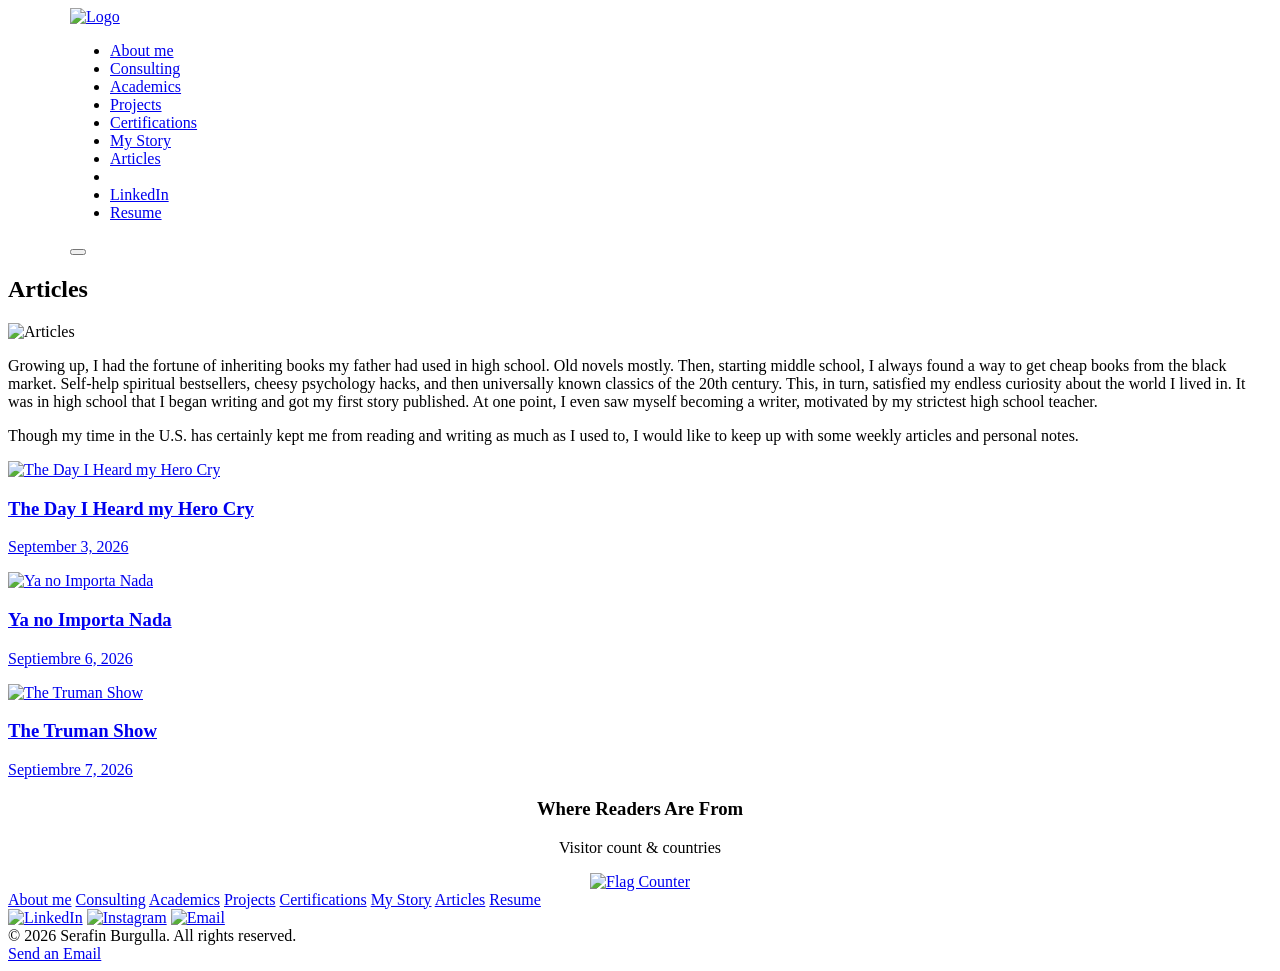
==== articles.html @ b1fa48fb "Serve site from github.io after domain expiry Remove CNAME, make internal links relative, and point " ====
<!DOCTYPE html>
<html lang="en">
<head>
  <meta charset="utf-8">
  <meta name="viewport" content="width=device-width, initial-scale=1">
  <title>Articles | Serafin Burgulla</title>
  <link rel="canonical" href="https://serafin-burgulla-marca.github.io/serafinburgulla/articles.html">
  <link rel="icon" type="image/png" href="images/favicon.png">
  <link rel="apple-touch-icon" href="images/apple-touch-icon.png">
  <link rel="preconnect" href="https://fonts.googleapis.com">
  <link rel="preconnect" href="https://fonts.gstatic.com" crossorigin>
  <link href="https://fonts.googleapis.com/css2?family=Open+Sans:ital,wght@0,300;0,400;0,600;0,700;0,800;1,300;1,400;1,600;1,700;1,800&family=Inter:wght@300;400;500;600;700&display=swap" rel="stylesheet">
  <link rel="stylesheet" href="style.css">
</head>

<body>

  <!-- ═══ NAVBAR ═══ -->
  <div role="banner" class="navbar-logo-left-container shadow-three">
    <div class="container" style="max-width:1140px;margin:0 auto;">
      <div class="navbar-wrapper">
        <a href="index.html" class="navbar-brand" aria-label="home">
          <img src="images/nav-bar-logo.png" loading="lazy" width="60" alt="Logo">
        </a>
        <nav class="nav-menu-wrapper" id="navMenu">
          <ul class="nav-menu-two">
            <li><a href="index.html#about-me" class="nav-link">About me</a></li>
            <li><a href="index.html#consulting" class="nav-link">Consulting</a></li>
            <li><a href="index.html#academics" class="nav-link">Academics</a></li>
            <li><a href="index.html#featured" class="nav-link">Projects</a></li>
            <li><a href="index.html#courses" class="nav-link">Certifications</a></li>
            <li><a href="my-story.html" class="nav-link">My Story</a></li>
            <li><a href="articles.html" class="nav-link">Articles</a></li>
            <li><div class="nav-divider"></div></li>
            <li><a href="https://www.linkedin.com/in/fin-burgulla/" target="_blank" rel="noopener" class="nav-link-accent">LinkedIn</a></li>
            <li><a href="https://drive.google.com/file/d/1EtqZ0mDY5qcUZRnw-EAOu3vWR9_YyHQb/view?usp=sharing" target="_blank" rel="noopener" class="nav-bar-button">Resume</a></li>
          </ul>
        </nav>
        <button class="menu-button" onclick="document.getElementById('navMenu').classList.toggle('open')" aria-label="menu">
          <span class="bar"></span><span class="bar"></span><span class="bar"></span>
        </button>
      </div>
    </div>
  </div>

  <!-- ═══ HERO SECTION ═══ -->
  <section class="section hero-section">
    <div class="w-container">
      <h1 class="hero-section-header">Articles</h1>
      <div class="consulting-2">
        <div>
          <img src="images/articles.png" loading="lazy" alt="Articles" class="image-3">
        </div>
        <div>
          <p class="paragraph-text">Growing up, I had the fortune of inheriting books my father had used in high school. Old novels mostly. Then, starting middle school, I always found a way to get cheap books from the black market. Self-help spiritual bestsellers, cheesy psychology hacks, and then universally known classics of the 20th century. This, in turn, satisfied my endless curiosity about the world I lived in. It was in high school that I began writing and got my first story published. At one point, I even saw myself becoming a writer, motivated by my strictest high school teacher.</p>
          <p class="paragraph-text">Though my time in the U.S. has certainly kept me from reading and writing as much as I used to, I would like to keep up with some weekly articles and personal notes.</p>
        </div>
      </div>
    </div>
  </section>

  <!-- ═══ ARTICLE CARDS ═══ -->
  <section class="section">
    <div class="w-container">
      <div class="div-block-6">
        <a href="the-day-i-heard-my-hero-cry.html" class="article-card">
          <img src="images/articles-grandfather.png" loading="lazy" alt="The Day I Heard my Hero Cry" class="article-card-image">
          <h3 class="subtitle-text">The Day I Heard my Hero Cry</h3>
          <p class="div-section-text">September 3, 2026</p>
        </a>
        <a href="ya-no-importa-nada.html" class="article-card">
          <img src="images/articles-army.jpg" loading="lazy" alt="Ya no Importa Nada" class="article-card-image">
          <h3 class="subtitle-text">Ya no Importa Nada</h3>
          <p class="div-section-text">Septiembre 6, 2026</p>
        </a>
        <a href="the-truman-show.html" class="article-card">
          <img src="images/articles-truman.jpg" loading="lazy" alt="The Truman Show" class="article-card-image">
          <h3 class="subtitle-text">The Truman Show</h3>
          <p class="div-section-text">Septiembre 7, 2026</p>
        </a>
      </div>
    </div>
  </section>

  <!-- ═══ VISITOR MAP ═══ -->
  <section class="section">
    <div class="w-container" style="flex-direction:column; align-items:center; text-align:center;">
      <h3 class="subtitle-text">Where Readers Are From</h3>
      <p class="div-section-text">Visitor count &amp; countries</p>
      <div style="margin-top: 16px;">
        <a href="https://info.flagcounter.com/PMq4"><img src="https://s01.flagcounter.com/map/PMq4/size_s/txt_000000/border_CCCCCC/pageviews_0/viewers_Statistics/flags_0/" alt="Flag Counter" border="0"></a>
      </div>
    </div>
  </section>

  <!-- ═══ FOOTER ═══ -->
  <section class="footer-subscribe">
    <div class="container-2">
      <div class="footer-wrapper-three">
        <div class="footer-block-three">
          <a href="index.html#about-me" class="footer-link-three">About me</a>
          <a href="index.html#consulting" class="footer-link-three">Consulting</a>
          <a href="index.html#academics" class="footer-link-three">Academics</a>
          <a href="index.html#featured" class="footer-link-three">Projects</a>
          <a href="index.html#courses" class="footer-link-three">Certifications</a>
          <a href="my-story.html" class="footer-link-three">My Story</a>
          <a href="articles.html" class="footer-link-three">Articles</a>
          <a href="https://drive.google.com/file/d/1UYbgMhF7Dvbh-xdJFGMNio9Q14zuXpLN/view?usp=sharing" target="_blank" rel="noopener" class="footer-link-three">Resume</a>
        </div>
        <div class="footer-social-block-three">
          <a href="https://www.linkedin.com/in/fin-burgulla/" target="_blank" rel="noopener" class="footer-social-link-three"><img src="images/logo-linkedin.png" loading="lazy" width="20" alt="LinkedIn"></a>
          <a href="https://www.instagram.com/serafin.lll" target="_blank" rel="noopener" class="footer-social-link-three"><img src="images/logo-instagram.png" loading="lazy" width="20" alt="Instagram"></a>
          <a href="mailto:serafin.burgulla1789@gmail.com" class="footer-social-link-three"><img src="images/logo-mail.png" loading="lazy" width="20" alt="Email"></a>
        </div>
      </div>
      <div class="footer-divider-two"></div>
      <div class="footer-bottom">
        <div class="footer-copyright">&copy; 2026 Serafin Burgulla. All rights reserved.</div>
        <div class="footer-legal-block">
          <a href="mailto:serafin.burgulla1789@gmail.com" target="_blank" class="footer-legal-link">Send an Email</a>
        </div>
      </div>
    </div>
  </section>

</body>
</html>
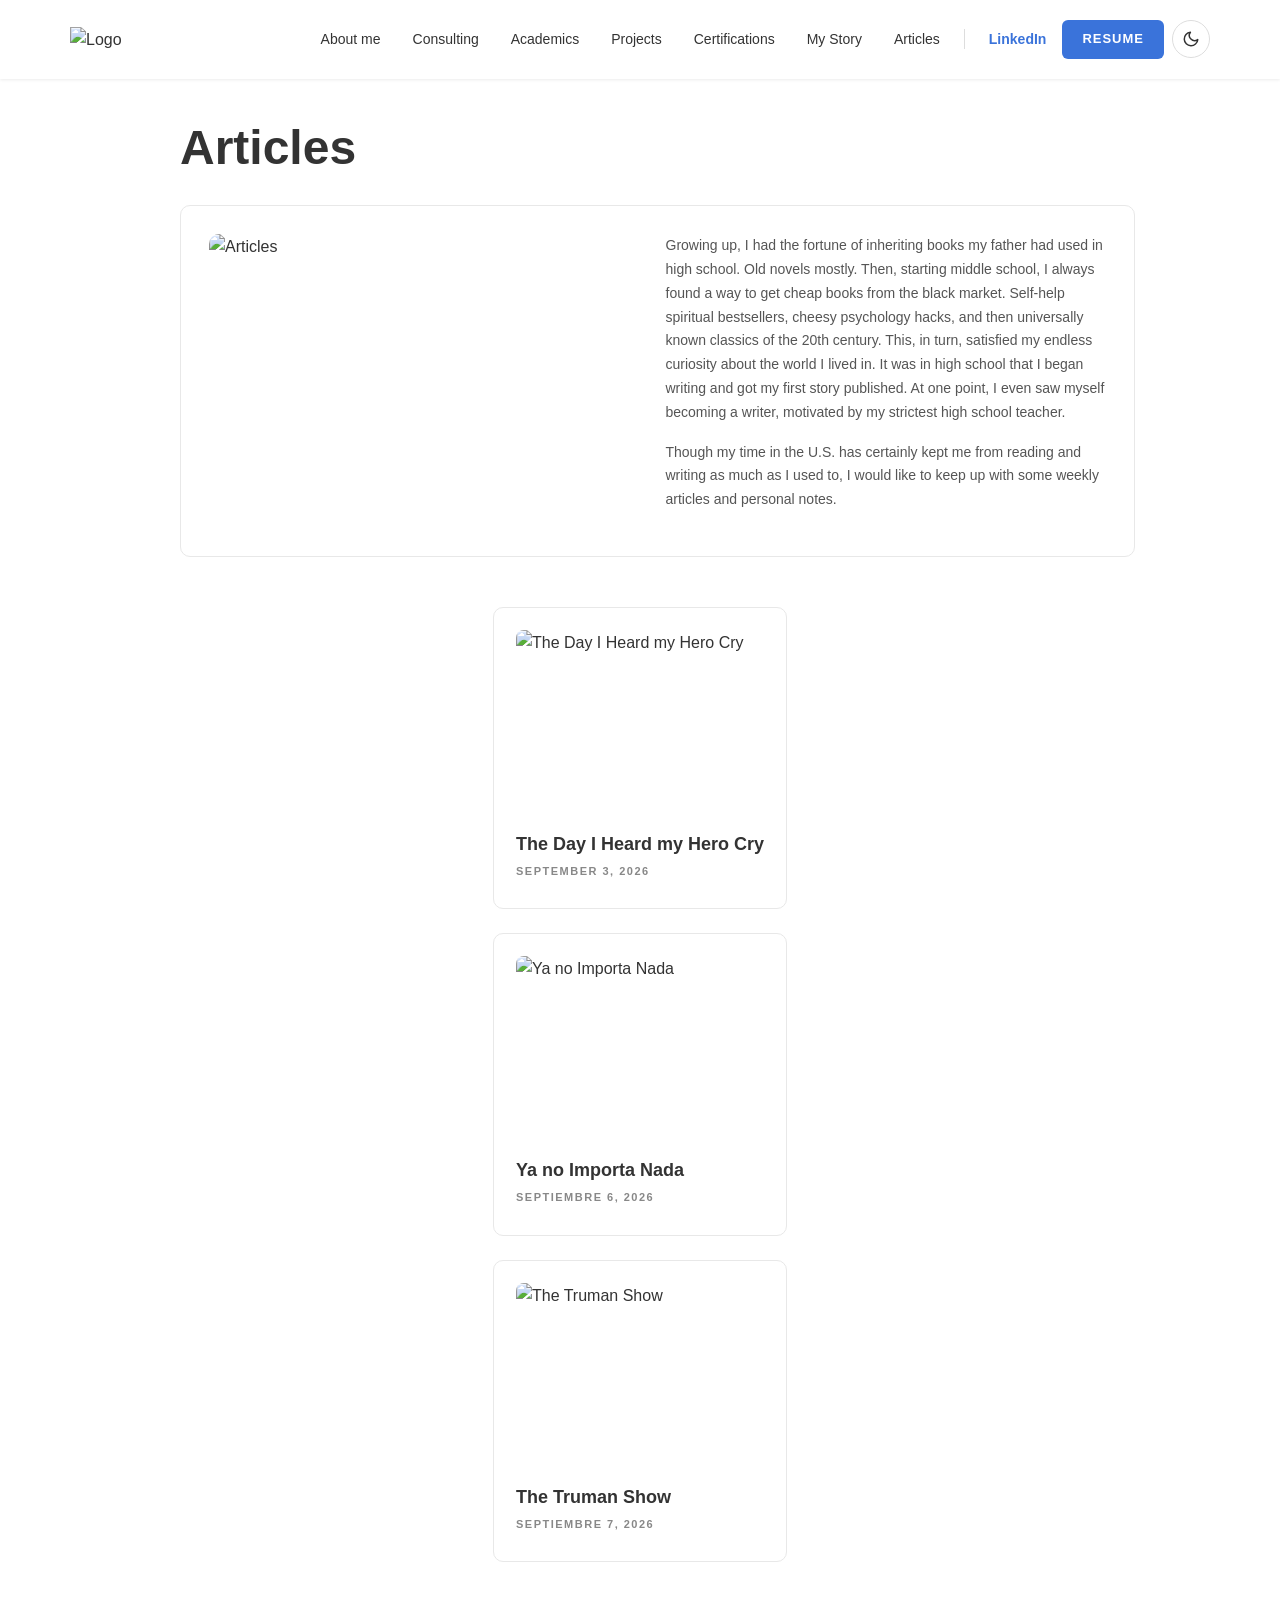
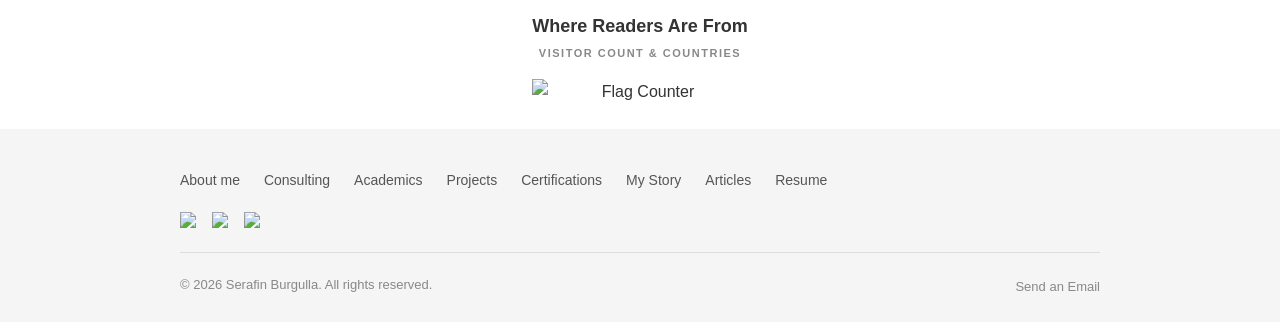
==== commit 3e799b88: "Add dark mode toggle, GoatCounter analytics, and Bolivia-themed 404 page Co-Authored-By: Claude Opus" ====
--- a/articles.html
+++ b/articles.html
@@ -5,13 +5,14 @@
   <meta charset="utf-8">
   <meta name="viewport" content="width=device-width, initial-scale=1">
   <title>Articles | Serafin Burgulla</title>
-  <link rel="canonical" href="https://serafin-burgulla-marca.github.io/serafinburgulla/articles.html">
+  <link rel="canonical" href="https://serafin-burgulla-marca.github.io/articles.html">
   <link rel="icon" type="image/png" href="images/favicon.png">
   <link rel="apple-touch-icon" href="images/apple-touch-icon.png">
   <link rel="preconnect" href="https://fonts.googleapis.com">
   <link rel="preconnect" href="https://fonts.gstatic.com" crossorigin>
   <link href="https://fonts.googleapis.com/css2?family=Open+Sans:ital,wght@0,300;0,400;0,600;0,700;0,800;1,300;1,400;1,600;1,700;1,800&family=Inter:wght@300;400;500;600;700&display=swap" rel="stylesheet">
   <link rel="stylesheet" href="style.css">
+  <script>(function(){var t;try{t=localStorage.getItem('theme');}catch(e){}if(t!=='dark'&&t!=='light'){t=window.matchMedia&&matchMedia('(prefers-color-scheme: dark)').matches?'dark':'light';}document.documentElement.setAttribute('data-theme',t);})();</script>
 </head>
 
 <body>
@@ -37,9 +38,15 @@
             <li><a href="https://drive.google.com/file/d/1EtqZ0mDY5qcUZRnw-EAOu3vWR9_YyHQb/view?usp=sharing" target="_blank" rel="noopener" class="nav-bar-button">Resume</a></li>
           </ul>
         </nav>
-        <button class="menu-button" onclick="document.getElementById('navMenu').classList.toggle('open')" aria-label="menu">
-          <span class="bar"></span><span class="bar"></span><span class="bar"></span>
-        </button>
+        <div class="nav-actions">
+          <button class="theme-toggle" type="button" aria-label="Toggle dark mode">
+            <svg class="icon-moon" viewBox="0 0 24 24" fill="none" stroke="currentColor" stroke-width="2" stroke-linecap="round" stroke-linejoin="round" aria-hidden="true"><path d="M21 12.79A9 9 0 1 1 11.21 3 7 7 0 0 0 21 12.79z"/></svg>
+            <svg class="icon-sun" viewBox="0 0 24 24" fill="none" stroke="currentColor" stroke-width="2" stroke-linecap="round" stroke-linejoin="round" aria-hidden="true"><circle cx="12" cy="12" r="4"/><path d="M12 2v2M12 20v2M4.93 4.93l1.41 1.41M17.66 17.66l1.41 1.41M2 12h2M20 12h2M4.93 19.07l1.41-1.41M17.66 6.34l1.41-1.41"/></svg>
+          </button>
+          <button class="menu-button" onclick="document.getElementById('navMenu').classList.toggle('open')" aria-label="menu">
+            <span class="bar"></span><span class="bar"></span><span class="bar"></span>
+          </button>
+        </div>
       </div>
     </div>
   </div>
@@ -124,5 +131,7 @@
     </div>
   </section>
 
+  <script src="theme.js"></script>
+  <script data-goatcounter="https://serafinburgulla.goatcounter.com/count" async src="//gc.zgo.at/count.js"></script>
 </body>
 </html>
--- a/style.css
+++ b/style.css
@@ -0,0 +1,630 @@
+/* ══════════════════════════════════════
+   RESET
+   ══════════════════════════════════════ */
+*, *::before, *::after { margin: 0; padding: 0; box-sizing: border-box; }
+html { scroll-behavior: smooth; -webkit-font-smoothing: antialiased; }
+body {
+  font-family: 'Open Sans', sans-serif;
+  color: #333;
+  background-color: #fff;
+  line-height: 1.6;
+}
+img { max-width: 100%; height: auto; display: block; }
+a { color: inherit; text-decoration: none; }
+ul { list-style: none; }
+
+/* ══════════════════════════════════════
+   CONTAINER (Webflow w-container)
+   ══════════════════════════════════════ */
+.w-container {
+  max-width: 940px;
+  margin-right: auto;
+  margin-left: auto;
+  padding-right: 10px;
+  padding-left: 10px;
+}
+
+/* ══════════════════════════════════════
+   NAVBAR
+   ══════════════════════════════════════ */
+.navbar-logo-left-container {
+  position: fixed;
+  top: 0; left: 0; right: 0;
+  z-index: 1000;
+  width: 100%;
+  max-width: 100%;
+  margin-right: auto;
+  margin-left: auto;
+  padding: 20px 20px;
+  background-color: rgba(255, 255, 255, 0.95);
+  backdrop-filter: blur(12px);
+  -webkit-backdrop-filter: blur(12px);
+  box-shadow: 0 1px 3px rgba(0, 0, 0, 0.08);
+}
+.navbar-logo-left-container .container {
+  max-width: 1140px;
+  margin: 0 auto;
+}
+.navbar-wrapper {
+  display: flex;
+  align-items: center;
+  justify-content: space-between;
+}
+.navbar-brand img { width: 60px; }
+.nav-menu-two {
+  display: flex;
+  align-items: center;
+  gap: 0;
+}
+.nav-menu-two li {
+  display: flex;
+  align-items: center;
+}
+.nav-link {
+  padding: 8px 16px;
+  font-size: 14px;
+  font-weight: 400;
+  color: #333;
+  transition: color 0.25s ease;
+}
+.nav-link:hover { color: #3a73da; }
+.nav-link-accent {
+  padding: 8px 16px;
+  font-size: 14px;
+  font-weight: 600;
+  color: #3a73da;
+  transition: opacity 0.25s ease;
+}
+.nav-link-accent:hover { opacity: 0.7; }
+.nav-divider {
+  width: 1px; height: 20px;
+  margin: 0 8px;
+  background-color: #ddd;
+}
+.nav-bar-button {
+  display: inline-block;
+  padding: 9px 20px;
+  background-color: #3a73da;
+  color: #fff;
+  border-radius: 6px;
+  font-size: 13px;
+  font-weight: 700;
+  text-transform: uppercase;
+  letter-spacing: 1px;
+  transition: background-color 0.25s ease, transform 0.25s ease;
+  border: none;
+  cursor: pointer;
+}
+.nav-bar-button:hover {
+  background-color: #2d5cb8;
+  transform: translateY(-1px);
+}
+.menu-button {
+  display: none;
+  cursor: pointer;
+  padding: 10px;
+  background: none;
+  border: none;
+}
+.menu-button .bar {
+  display: block;
+  width: 22px; height: 2px;
+  background: #333;
+  margin: 5px 0;
+  border-radius: 1px;
+}
+
+/* ══════════════════════════════════════
+   SECTIONS (base — matches Webflow)
+   ══════════════════════════════════════ */
+.section {
+  display: flex;
+  overflow: visible;
+  margin-bottom: 0;
+  padding-top: 25px;
+  padding-bottom: 25px;
+  flex-flow: row-reverse;
+  justify-content: space-between;
+  align-items: flex-start;
+  background-color: #fff;
+}
+.section.dark-section {
+  margin-top: 10px;
+  background-color: rgb(58, 115, 218);
+}
+
+/* ══════════════════════════════════════
+   TWO-COLUMN GRID
+   ══════════════════════════════════════ */
+.div-two-section {
+  display: grid;
+  grid-template-columns: 1fr 1fr;
+  gap: 40px;
+  align-items: center;
+}
+
+/* ══════════════════════════════════════
+   HERO
+   ══════════════════════════════════════ */
+.hero-section { padding-top: 120px; }
+.hero-section-header {
+  font-family: 'Inter', sans-serif;
+  font-size: 48px;
+  font-weight: 700;
+  line-height: 1.15;
+  margin-bottom: 16px;
+  color: #333;
+}
+.subheading-text {
+  font-size: 16px;
+  font-weight: 400;
+  line-height: 1.7;
+  color: #555;
+  margin-bottom: 24px;
+}
+.dark-subheading { color: #fff; }
+.div-two-small {
+  display: flex;
+  align-items: center;
+  gap: 20px;
+  margin-top: 16px;
+}
+.button {
+  display: inline-block;
+  padding: 10px 24px;
+  background-color: #3a73da;
+  color: #fff;
+  border-radius: 6px;
+  font-size: 13px;
+  font-weight: 700;
+  text-transform: uppercase;
+  letter-spacing: 0.5px;
+  transition: background-color 0.25s ease, transform 0.25s ease;
+}
+.button:hover {
+  background-color: #2d5cb8;
+  transform: translateY(-1px);
+}
+.button.button-empty {
+  background-color: transparent;
+  color: #333;
+  border: 1px solid #ccc;
+}
+.button.button-empty:hover {
+  border-color: #3a73da;
+  color: #3a73da;
+}
+.div-block {
+  display: flex;
+  align-items: center;
+  gap: 12px;
+}
+.icons {
+  width: 28px; height: 28px;
+  transition: transform 0.25s ease, opacity 0.25s ease;
+}
+.icons:hover { transform: scale(1.1); opacity: 0.8; }
+.hero-image {
+  width: 400px;
+  border-radius: 12px;
+}
+
+/* ══════════════════════════════════════
+   HEADINGS
+   ══════════════════════════════════════ */
+.heading-text {
+  font-family: 'Inter', sans-serif;
+  font-size: 32px;
+  font-weight: 700;
+  color: #333;
+  margin-bottom: 30px;
+}
+.dark-heading { color: #fff; }
+.subtitle-text {
+  font-family: 'Inter', sans-serif;
+  font-size: 18px;
+  font-weight: 700;
+  color: #333;
+  margin-bottom: 4px;
+}
+.dark-subtitle { color: #fff; }
+
+/* ══════════════════════════════════════
+   PROJECT CARDS
+   ══════════════════════════════════════ */
+.project-features-card {
+  background: #fff;
+  border: 1px solid #e8e8e8;
+  border-radius: 10px;
+  padding: 24px;
+  transition: transform 0.3s ease, box-shadow 0.3s ease;
+}
+.project-features-card:hover {
+  transform: translateY(-4px);
+  box-shadow: 0 10px 30px rgba(0, 0, 0, 0.08);
+}
+.project-features-card .image {
+  width: 100%;
+  border-radius: 8px;
+  margin-bottom: 16px;
+}
+.div-section-text {
+  font-size: 11px;
+  font-weight: 700;
+  text-transform: uppercase;
+  letter-spacing: 1.5px;
+  color: #888;
+  margin-bottom: 6px;
+}
+.paragraph-text {
+  font-size: 14px;
+  line-height: 1.7;
+  color: #555;
+  margin-bottom: 16px;
+}
+.dark-paragraph { color: rgba(255, 255, 255, 0.85); }
+.project-logos {
+  display: flex;
+  gap: 10px;
+  flex-wrap: wrap;
+  margin-bottom: 14px;
+  align-items: center;
+}
+.project-tolo-logo {
+  width: 28px; height: 28px;
+  transition: transform 0.2s ease;
+}
+.project-tolo-logo:hover { transform: scale(1.15); }
+.div-for-card-buttons {
+  display: flex;
+  gap: 8px;
+  flex-wrap: wrap;
+}
+.div-for-card-buttons .button {
+  font-size: 11px;
+  padding: 7px 14px;
+  cursor: default;
+}
+
+/* ══════════════════════════════════════
+   CERTIFICATIONS
+   ══════════════════════════════════════ */
+.div-block-6 {
+  display: grid;
+  grid-template-columns: repeat(auto-fill, minmax(280px, 1fr));
+  gap: 24px;
+}
+.project-cert-card {
+  background: #fff;
+  border: 1px solid #e8e8e8;
+  border-radius: 10px;
+  padding: 22px;
+  transition: transform 0.3s ease, box-shadow 0.3s ease;
+}
+.project-cert-card:hover {
+  transform: translateY(-3px);
+  box-shadow: 0 8px 24px rgba(0, 0, 0, 0.06);
+}
+.project-cert-card .image {
+  width: 100%;
+  border-radius: 8px;
+  margin-bottom: 14px;
+}
+
+/* ══════════════════════════════════════
+   CONSULTING
+   ══════════════════════════════════════ */
+.div-block-13 {
+  padding-top: 25px;
+  padding-bottom: 25px;
+}
+.consulting-1 {
+  display: grid;
+  grid-template-columns: auto 1fr;
+  gap: 24px;
+  align-items: start;
+  margin-bottom: 40px;
+  background: #fff;
+  border: 1px solid #e8e8e8;
+  border-radius: 10px;
+  padding: 28px;
+  transition: transform 0.3s ease, box-shadow 0.3s ease;
+}
+.consulting-1:hover {
+  transform: translateY(-3px);
+  box-shadow: 0 8px 24px rgba(0, 0, 0, 0.06);
+}
+.div-block-11 { display: flex; align-items: flex-start; }
+.image-4 {
+  width: 60px; height: 60px;
+  border-radius: 10px;
+  object-fit: contain;
+}
+.consulting-2 {
+  display: grid;
+  margin-top: 30px;
+  margin-right: -35px;
+  margin-bottom: 0px;
+  grid-auto-columns: 1fr;
+  gap: 16px;
+  grid-template-columns: 1fr 1fr;
+  grid-template-rows: auto;
+  background: #fff;
+  border: 1px solid #e8e8e8;
+  border-radius: 10px;
+  padding: 28px;
+  transition: transform 0.3s ease, box-shadow 0.3s ease;
+}
+.consulting-2:hover {
+  transform: translateY(-3px);
+  box-shadow: 0 8px 24px rgba(0, 0, 0, 0.06);
+}
+.image-3 { width: 100%; border-radius: 10px; }
+
+/* ══════════════════════════════════════
+   ACADEMICS
+   ══════════════════════════════════════ */
+.div-block-7 {
+  display: grid;
+  grid-template-columns: repeat(3, 1fr);
+  gap: 40px;
+  margin-top: 24px;
+}
+.div-block-7 p {
+  font-size: 14px;
+  line-height: 2;
+}
+
+/* ══════════════════════════════════════
+   ARTICLE CARDS
+   ══════════════════════════════════════ */
+.article-card {
+  display: block;
+  background: #fff;
+  border: 1px solid #e8e8e8;
+  border-radius: 10px;
+  padding: 22px;
+  transition: transform 0.3s ease, box-shadow 0.3s ease;
+}
+.article-card:hover {
+  transform: translateY(-3px);
+  box-shadow: 0 8px 24px rgba(0, 0, 0, 0.06);
+}
+.article-card-image {
+  width: 100%;
+  aspect-ratio: 4 / 3;
+  object-fit: cover;
+  border-radius: 8px;
+  margin-bottom: 14px;
+}
+.article-card-placeholder {
+  cursor: default;
+}
+.article-card-placeholder:hover {
+  transform: none;
+  box-shadow: none;
+}
+.article-card-placeholder .article-card-image {
+  background-color: #f2f2f2;
+  border: 1px dashed #ddd;
+}
+.article-card-placeholder .subtitle-text,
+.article-card-placeholder .div-section-text {
+  color: #aaa;
+}
+
+/* ══════════════════════════════════════
+   FOOTER
+   ══════════════════════════════════════ */
+.footer-subscribe {
+  background-color: #f5f5f5;
+  padding-top: 40px;
+  padding-bottom: 0;
+}
+.container-2 {
+  max-width: 940px;
+  margin-right: auto;
+  margin-left: auto;
+  padding-right: 10px;
+  padding-left: 10px;
+}
+.footer-wrapper-three { display: flex; flex-direction: column; }
+.footer-block-three {
+  display: flex; gap: 24px; flex-wrap: wrap;
+  margin-bottom: 20px;
+}
+.footer-link-three {
+  font-size: 14px; color: #555;
+  transition: color 0.25s ease;
+}
+.footer-link-three:hover { color: #3a73da; }
+.footer-social-block-three {
+  display: flex; gap: 12px; margin-bottom: 20px;
+}
+.footer-social-link-three img {
+  width: 20px; height: 20px;
+  transition: transform 0.25s ease;
+}
+.footer-social-link-three:hover img { transform: scale(1.1); }
+.footer-divider-two {
+  width: 100%; height: 1px;
+  background-color: #ddd;
+  margin-bottom: 20px;
+}
+.footer-bottom {
+  display: flex;
+  justify-content: space-between;
+  align-items: center;
+  padding-bottom: 24px;
+}
+.footer-copyright { font-size: 13px; color: #888; }
+.footer-legal-link {
+  font-size: 13px; color: #888;
+  transition: color 0.25s ease;
+}
+.footer-legal-link:hover { color: #3a73da; }
+
+/* ══════════════════════════════════════
+   ANIMATIONS
+   ══════════════════════════════════════ */
+@keyframes fadeUp {
+  from { opacity: 0; transform: translateY(24px); }
+  to { opacity: 1; transform: translateY(0); }
+}
+.animate-in { animation: fadeUp 0.6s ease forwards; }
+
+/* ══════════════════════════════════════
+   RESPONSIVE
+   ══════════════════════════════════════ */
+@media screen and (max-width: 991px) {
+  .nav-menu-wrapper { display: none; }
+  .nav-menu-wrapper.open {
+    display: block;
+    position: absolute;
+    top: 100%; left: 0; right: 0;
+    background: rgba(255, 255, 255, 0.98);
+    backdrop-filter: blur(12px);
+    box-shadow: 0 4px 12px rgba(0, 0, 0, 0.06);
+    padding: 16px 20px;
+  }
+  .nav-menu-wrapper.open .nav-menu-two {
+    flex-direction: column;
+    align-items: flex-start;
+    gap: 8px;
+  }
+  .nav-divider { display: none; }
+  .menu-button { display: block; }
+}
+
+@media screen and (max-width: 767px) {
+  .navbar-logo-left-container { max-width: 100%; }
+  .div-two-section { grid-template-columns: 1fr; gap: 24px; }
+  .hero-image { width: 280px; margin: 0 auto; }
+  .consulting-2 {
+    grid-template-columns: 1fr;
+    margin-right: 0; margin-top: 40px; margin-bottom: 0;
+  }
+  .div-block-7 { grid-template-columns: 1fr; gap: 24px; }
+}
+
+@media screen and (max-width: 479px) {
+  .section { padding-left: 0; flex-flow: column; }
+  .section.dark-section { padding-right: 10px; padding-left: 10px; }
+  .hero-section-header { font-size: 32px; }
+  .div-two-small { flex-direction: column; align-items: flex-start; }
+  .div-block-13 {
+    display: flex; padding-right: 12px; padding-left: 12px;
+    flex-flow: column; justify-content: flex-start;
+    align-items: center; text-align: center;
+  }
+  .consulting-1 { grid-template-columns: 1fr; }
+  .consulting-2 {
+    display: flex; margin-top: 100px;
+    margin-right: 0; margin-bottom: -30px;
+    padding-right: 12px; padding-left: 12px;
+    flex-flow: column; gap: 10px;
+  }
+  .div-block-6 { grid-template-columns: 1fr; }
+  .footer-bottom { flex-direction: column; gap: 10px; text-align: center; }
+  .footer-block-three { flex-direction: column; gap: 12px; }
+}
+/* ══════════════════════════════════════
+   THEME TOGGLE
+   ══════════════════════════════════════ */
+.nav-menu-wrapper { margin-left: auto; }
+.nav-actions { display: flex; align-items: center; gap: 4px; margin-left: 8px; }
+.theme-toggle {
+  display: inline-flex; align-items: center; justify-content: center;
+  width: 38px; height: 38px;
+  border: 1px solid #ddd; border-radius: 50%;
+  background: transparent; color: #333;
+  cursor: pointer;
+  transition: border-color 0.25s ease, color 0.25s ease, transform 0.25s ease;
+}
+.theme-toggle:hover { border-color: #3a73da; color: #3a73da; transform: rotate(-15deg); }
+.theme-toggle svg { width: 18px; height: 18px; }
+.theme-toggle .icon-sun { display: none; }
+html[data-theme="dark"] .theme-toggle .icon-sun { display: block; }
+html[data-theme="dark"] .theme-toggle .icon-moon { display: none; }
+
+/* ══════════════════════════════════════
+   DARK MODE
+   ══════════════════════════════════════ */
+html[data-theme="dark"] { color-scheme: dark; }
+html[data-theme="dark"] body { background-color: #121417; color: #e4e6ea; }
+html[data-theme="dark"] .section { background-color: #121417; }
+html[data-theme="dark"] .section.dark-section { background-color: #24508f; }
+
+html[data-theme="dark"] .navbar-logo-left-container {
+  background-color: rgba(18, 20, 23, 0.92);
+  box-shadow: 0 1px 0 rgba(255, 255, 255, 0.06);
+}
+html[data-theme="dark"] .nav-menu-wrapper.open { background: rgba(18, 20, 23, 0.98); }
+html[data-theme="dark"] .nav-link { color: #d4d7dc; }
+html[data-theme="dark"] .nav-link:hover,
+html[data-theme="dark"] .nav-link-accent { color: #7aa5f0; }
+html[data-theme="dark"] .nav-divider { background-color: #33383f; }
+html[data-theme="dark"] .menu-button .bar { background: #e4e6ea; }
+html[data-theme="dark"] .theme-toggle { border-color: #3a4048; color: #e4e6ea; }
+html[data-theme="dark"] .theme-toggle:hover { border-color: #7aa5f0; color: #7aa5f0; }
+
+html[data-theme="dark"] .hero-section-header,
+html[data-theme="dark"] .heading-text,
+html[data-theme="dark"] .subtitle-text { color: #f1f2f4; }
+html[data-theme="dark"] .subheading-text,
+html[data-theme="dark"] .paragraph-text { color: #b8bdc4; }
+html[data-theme="dark"] .div-section-text { color: #8d939b; }
+html[data-theme="dark"] .dark-paragraph { color: rgba(255, 255, 255, 0.85); }
+
+html[data-theme="dark"] .project-features-card,
+html[data-theme="dark"] .project-cert-card,
+html[data-theme="dark"] .consulting-1,
+html[data-theme="dark"] .consulting-2,
+html[data-theme="dark"] .article-card {
+  background: #1b1f24;
+  border-color: #2b3038;
+}
+html[data-theme="dark"] .project-features-card:hover,
+html[data-theme="dark"] .project-cert-card:hover,
+html[data-theme="dark"] .consulting-1:hover,
+html[data-theme="dark"] .consulting-2:hover,
+html[data-theme="dark"] .article-card:hover { box-shadow: 0 10px 30px rgba(0, 0, 0, 0.45); }
+html[data-theme="dark"] .article-card-placeholder .article-card-image { background-color: #22272d; border-color: #3a4048; }
+html[data-theme="dark"] .article-card-placeholder .subtitle-text,
+html[data-theme="dark"] .article-card-placeholder .div-section-text { color: #6b7179; }
+
+html[data-theme="dark"] .button.button-empty { color: #e4e6ea; border-color: #3a4048; }
+html[data-theme="dark"] .button.button-empty:hover { color: #7aa5f0; border-color: #7aa5f0; }
+
+/* Black social icons → white in dark mode */
+html[data-theme="dark"] .icons,
+html[data-theme="dark"] .footer-social-link-three img { filter: invert(1); }
+
+html[data-theme="dark"] .footer-subscribe { background-color: #0d0f12; }
+html[data-theme="dark"] .footer-link-three { color: #b8bdc4; }
+html[data-theme="dark"] .footer-link-three:hover,
+html[data-theme="dark"] .footer-legal-link:hover { color: #7aa5f0; }
+html[data-theme="dark"] .footer-divider-two { background-color: #2b3038; }
+html[data-theme="dark"] .footer-copyright,
+html[data-theme="dark"] .footer-legal-link { color: #8d939b; }
+
+/* ══════════════════════════════════════
+   404 PAGE
+   ══════════════════════════════════════ */
+.notfound { min-height: 80vh; padding-top: 140px; padding-bottom: 80px; }
+.notfound .w-container { text-align: center; max-width: 640px; }
+.bolivia-stripe { display: flex; width: 120px; height: 10px; margin: 0 auto 28px; border-radius: 5px; overflow: hidden; }
+.bolivia-stripe span { flex: 1; }
+.bolivia-stripe span:nth-child(1) { background: #d52b1e; }
+.bolivia-stripe span:nth-child(2) { background: #f9e300; }
+.bolivia-stripe span:nth-child(3) { background: #007934; }
+.notfound-code {
+  font-family: 'Inter', sans-serif;
+  font-size: 120px; font-weight: 700; line-height: 1;
+  color: #3a73da; margin-bottom: 12px; letter-spacing: -4px;
+}
+html[data-theme="dark"] .notfound-code { color: #7aa5f0; }
+.notfound .subheading-text { margin-bottom: 12px; }
+.notfound .paragraph-text { margin-bottom: 28px; }
+.notfound-actions { display: flex; gap: 12px; justify-content: center; flex-wrap: wrap; }
+@media screen and (max-width: 479px) { .notfound-code { font-size: 88px; } }
